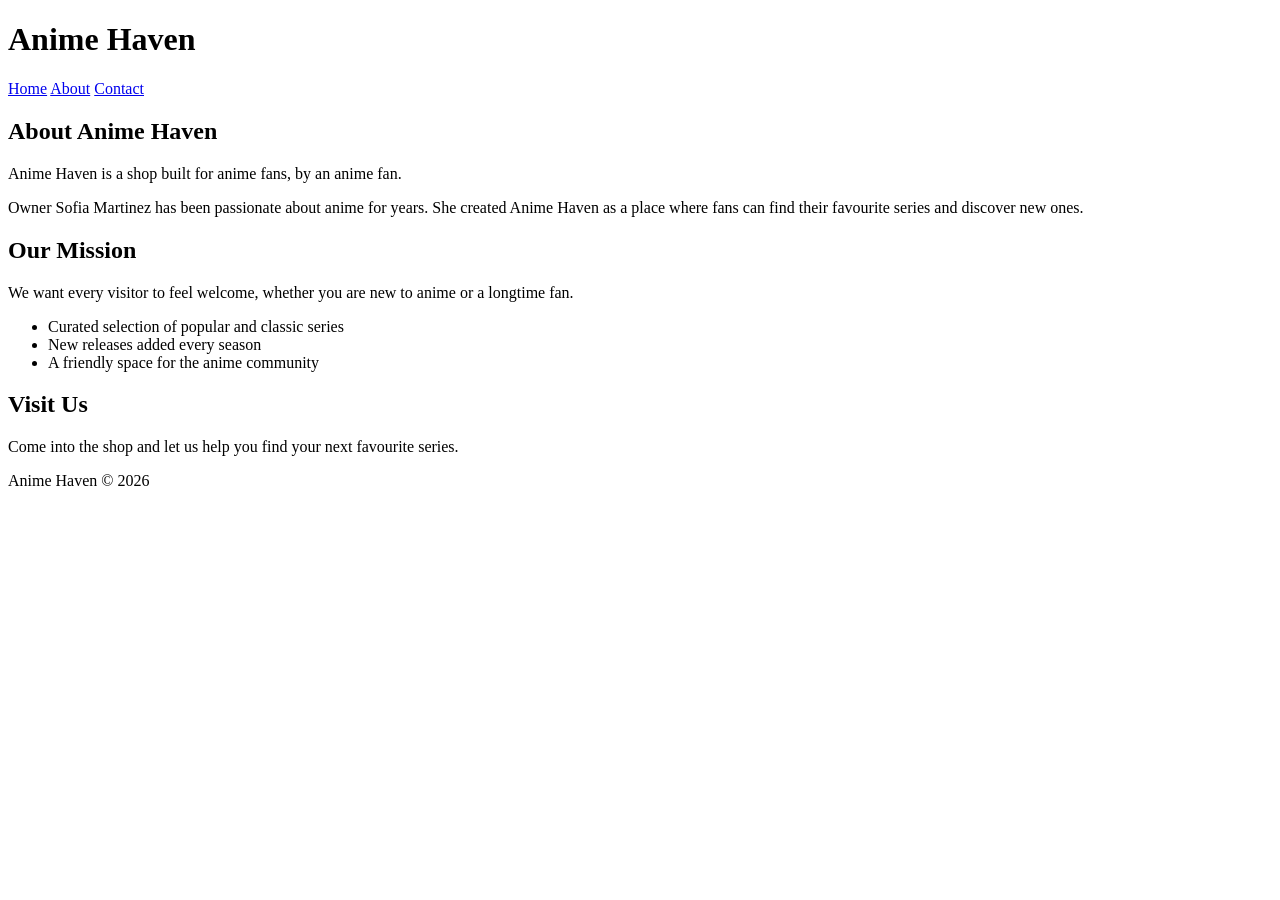
==== pages/about.html @ f6027094 "Add HTML pages and CSS file" ====
<!DOCTYPE html>
<html lang="en">

<head>
    <meta charset="UTF-8">
    <meta name="viewport" content="width=device-width, initial-scale=1.0">
    <title>About Us - Anime Haven</title>
    <link rel="stylesheet" href="../css/style.css">
</head>

<body>
    <header>
        <h1>Anime Haven</h1>
        <nav>
            <a href="../index.html">Home</a>
            <a href="about.html">About</a>
            <a href="contact.html">Contact</a>
        </nav>
    </header>

    <main>
        <section>
            <h2>About Anime Haven</h2>
            <p>Anime Haven is a shop built for anime fans, by an anime fan.</p>
            <p>Owner Sofia Martinez has been passionate about anime for years. She created Anime Haven as a place where
                fans can find their favourite series and discover new ones.</p>
        </section>

        <section>
            <h2>Our Mission</h2>
            <p>We want every visitor to feel welcome, whether you are new to anime or a longtime fan.</p>
            <ul>
                <li>Curated selection of popular and classic series</li>
                <li>New releases added every season</li>
                <li>A friendly space for the anime community</li>
            </ul>
        </section>

        <section>
            <h2>Visit Us</h2>
            <p>Come into the shop and let us help you find your next favourite series.</p>
        </section>
    </main>

    <footer>
        <p>Anime Haven &copy; 2026</p>
    </footer>
</body>

</html>
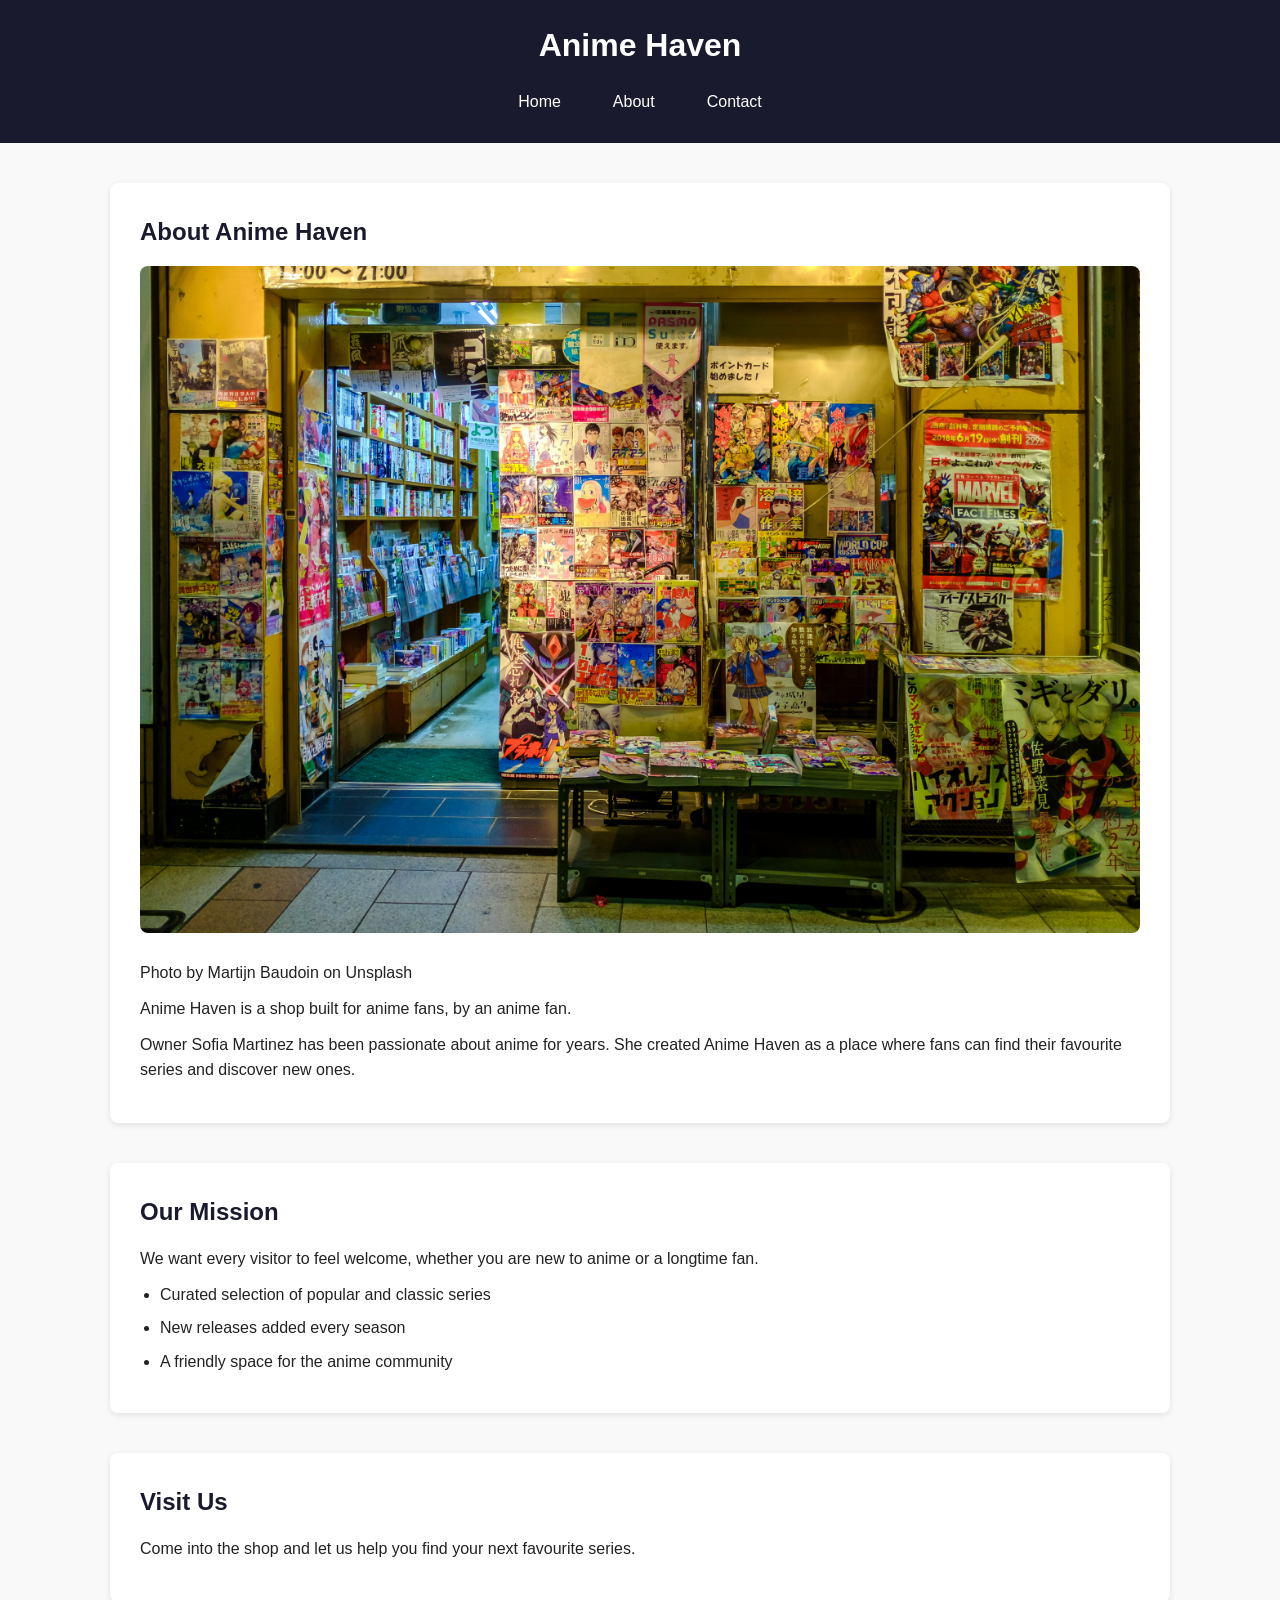
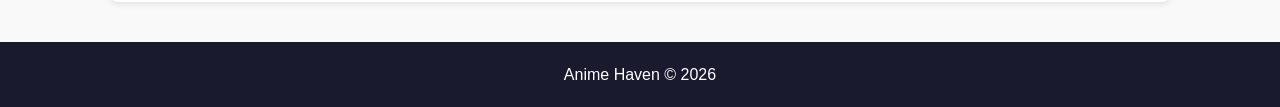
==== commit d5ed8040: "Fix about page image path" ====
--- a/pages/about.html
+++ b/pages/about.html
@@ -21,6 +21,9 @@
     <main>
         <section>
             <h2>About Anime Haven</h2>
+            <img src="../media/manga-shop.jpg" alt="A manga and anime shop front in Japan filled with colourful posters"
+                style="width:100%; border-radius:8px; margin-bottom:20px;">
+            <p>Photo by Martijn Baudoin on Unsplash</p>
             <p>Anime Haven is a shop built for anime fans, by an anime fan.</p>
             <p>Owner Sofia Martinez has been passionate about anime for years. She created Anime Haven as a place where
                 fans can find their favourite series and discover new ones.</p>
@@ -47,4 +50,4 @@
     </footer>
 </body>
 
-</html>+</html>
--- a/css/style.css
+++ b/css/style.css
@@ -0,0 +1,201 @@
+/* General Reset */
+* {
+    margin: 0;
+    padding: 0;
+    box-sizing: border-box;
+}
+
+/* Body */
+body {
+    font-family: Arial, sans-serif;
+    font-size: 16px;
+    background-color: #f9f9f9;
+    color: #222222;
+    line-height: 1.6;
+}
+
+/* Header */
+header {
+    background-color: #1a1a2e;
+    color: #ffffff;
+    padding: 20px;
+    text-align: center;
+}
+
+header h1 {
+    font-size: 2rem;
+    margin-bottom: 10px;
+}
+
+/* Navigation */
+nav {
+    display: flex;
+    justify-content: center;
+    gap: 20px;
+    margin-top: 10px;
+}
+
+nav a {
+    color: #ffffff;
+    text-decoration: none;
+    font-size: 1rem;
+    padding: 8px 16px;
+    border-radius: 4px;
+    transition: background-color 0.3s ease;
+}
+
+/* Hover effect on nav links */
+nav a:hover {
+    background-color: #e94560;
+}
+
+/* Main content */
+main {
+    max-width: 1100px;
+    margin: 40px auto;
+    padding: 0 20px;
+    display: flex;
+    flex-direction: column;
+    gap: 40px;
+}
+
+/* Sections */
+section {
+    background-color: #ffffff;
+    padding: 30px;
+    border-radius: 8px;
+    box-shadow: 0 2px 6px rgba(0, 0, 0, 0.1);
+}
+
+section h2 {
+    font-size: 1.5rem;
+    margin-bottom: 15px;
+    color: #1a1a2e;
+}
+
+section p {
+    margin-bottom: 10px;
+}
+
+section ul {
+    padding-left: 20px;
+}
+
+section ul li {
+    margin-bottom: 8px;
+}
+
+/* Footer */
+footer {
+    background-color: #1a1a2e;
+    color: #ffffff;
+    text-align: center;
+    padding: 20px;
+    margin-top: 40px;
+}
+
+/* Buttons */
+button {
+    background-color: #e94560;
+    color: #ffffff;
+    border: none;
+    padding: 12px 24px;
+    font-size: 1rem;
+    border-radius: 4px;
+    cursor: pointer;
+    transition: background-color 0.3s ease;
+}
+
+button:hover {
+    background-color: #c73652;
+}
+
+/* Form */
+.form-group {
+    display: flex;
+    flex-direction: column;
+    margin-bottom: 20px;
+}
+
+.form-group label {
+    font-weight: bold;
+    margin-bottom: 6px;
+    color: #1a1a2e;
+}
+
+.form-group input,
+.form-group select,
+.form-group textarea {
+    padding: 10px;
+    font-size: 1rem;
+    border: 1px solid #cccccc;
+    border-radius: 4px;
+    font-family: Arial, sans-serif;
+}
+
+.error-message {
+    color: #e94560;
+    font-size: 0.875rem;
+    margin-top: 4px;
+}
+
+/* CSS Animation - fade in on page load */
+@keyframes fadeIn {
+    from {
+        opacity: 0;
+        transform: translateY(20px);
+    }
+
+    to {
+        opacity: 1;
+        transform: translateY(0);
+    }
+}
+
+main {
+    animation: fadeIn 0.6s ease;
+}
+
+/* Media Queries - Responsive Design */
+
+/* Tablet - between 600px and 1024px */
+@media (max-width: 1024px) {
+    header h1 {
+        font-size: 1.6rem;
+    }
+
+    main {
+        margin: 20px auto;
+        padding: 0 15px;
+    }
+
+    section {
+        padding: 20px;
+    }
+}
+
+/* Mobile - below 600px */
+@media (max-width: 600px) {
+    header h1 {
+        font-size: 1.2rem;
+    }
+
+    nav {
+        flex-direction: column;
+        align-items: center;
+        gap: 10px;
+    }
+
+    main {
+        margin: 15px auto;
+        padding: 0 10px;
+    }
+
+    section {
+        padding: 15px;
+    }
+
+    button {
+        width: 100%;
+    }
+}
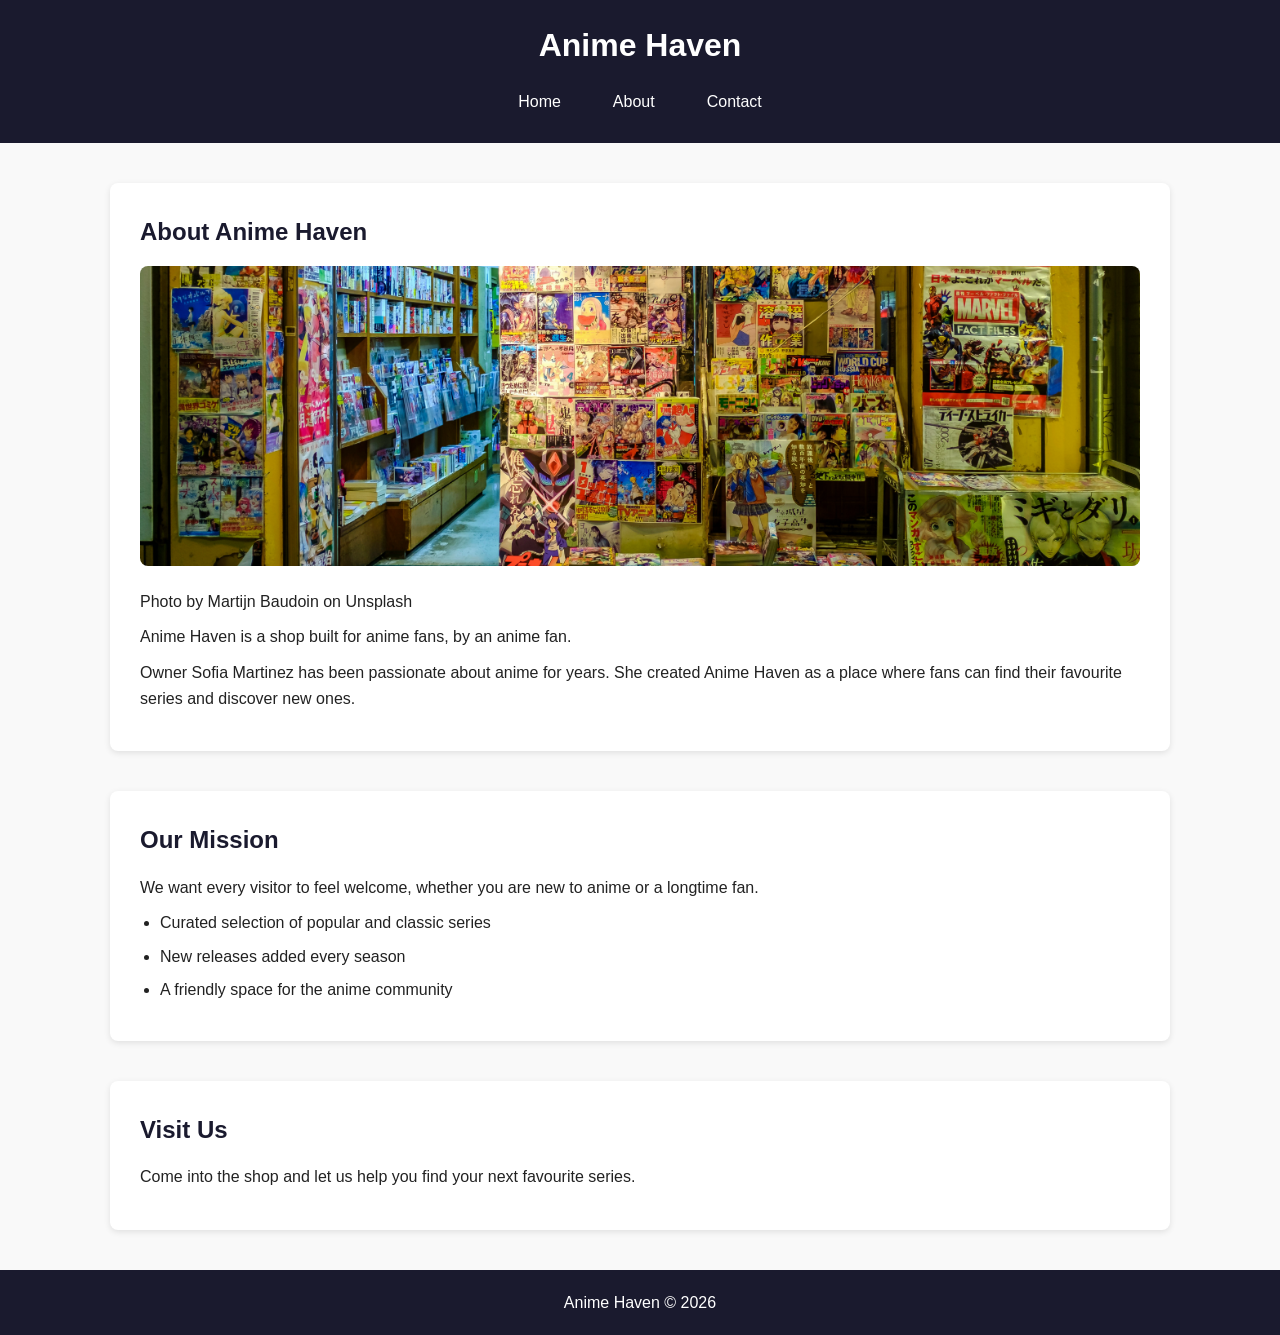
==== commit 47b34b48: "Fix about page image styling" ====
--- a/pages/about.html
+++ b/pages/about.html
@@ -21,8 +21,7 @@
     <main>
         <section>
             <h2>About Anime Haven</h2>
-            <img src="../media/manga-shop.jpg" alt="A manga and anime shop front in Japan filled with colourful posters"
-                style="width:100%; border-radius:8px; margin-bottom:20px;">
+            <img src="../media/manga-shop.jpg" alt="A manga and anime shop front in Japan filled with colourful posters" class="section-image">
             <p>Photo by Martijn Baudoin on Unsplash</p>
             <p>Anime Haven is a shop built for anime fans, by an anime fan.</p>
             <p>Owner Sofia Martinez has been passionate about anime for years. She created Anime Haven as a place where
--- a/css/style.css
+++ b/css/style.css
@@ -198,4 +198,34 @@
     button {
         width: 100%;
     }
-}+}
+
+/* Banner */
+.banner {
+  width: 100%;
+  height: 400px;
+  overflow: hidden;
+  border-radius: 8px;
+}
+
+.banner img {
+  width: 100%;
+  height: 100%;
+  object-fit: cover;
+}
+
+/* Section Images */
+.section-image {
+  width: 100%;
+  max-height: 300px;
+  object-fit: cover;
+  border-radius: 8px;
+  margin-bottom: 15px;
+}
+
+/* Credit text */
+.credit {
+  font-size: 0.75rem;
+  color: #888888;
+  margin-bottom: 15px;
+}
